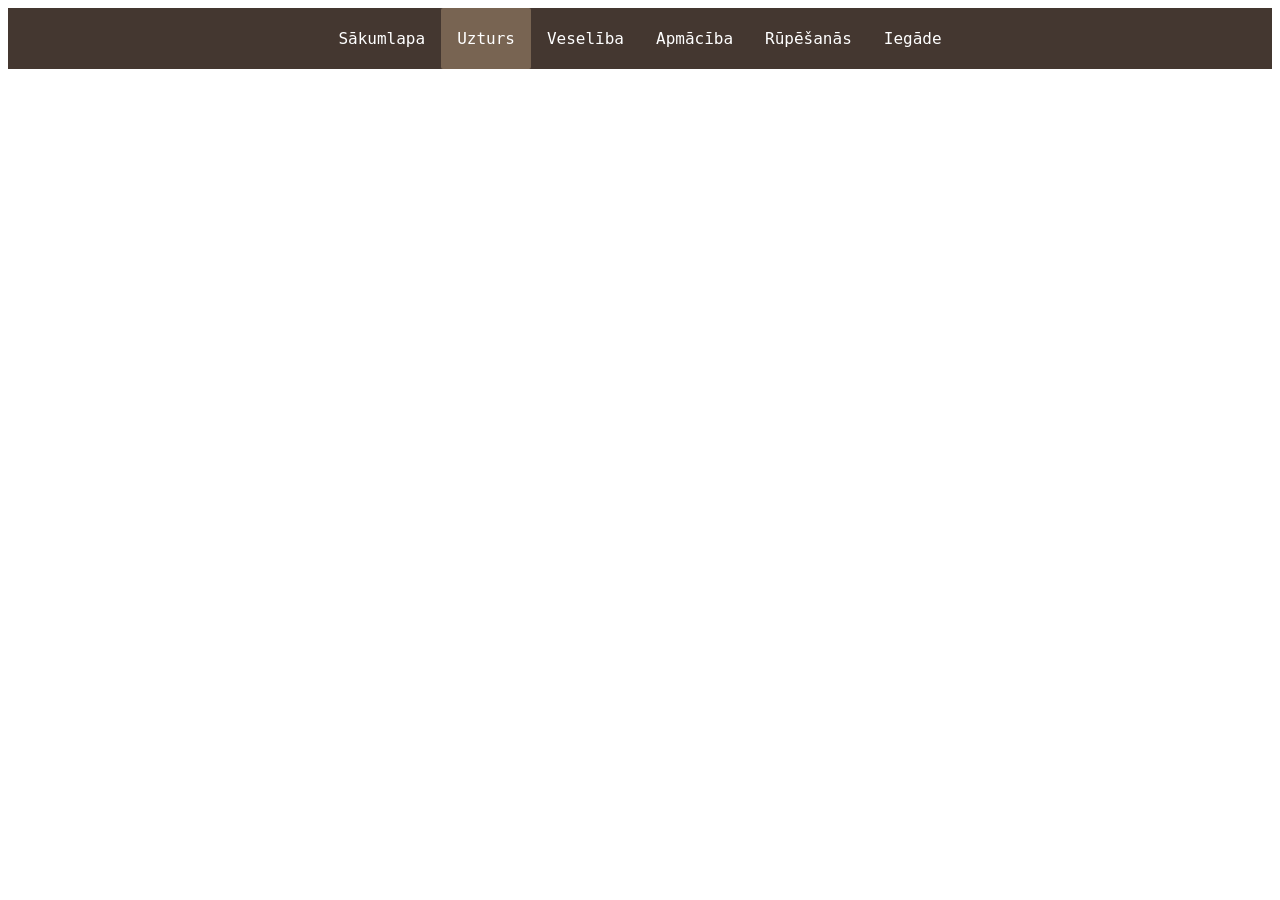
==== barosana.html @ 282473e5 "Merge branch 'asafsalpe:a' into a" ====
<!DOCTYPE html>
<html lang="en">
    <meta charset="utf-8"/>
    <meta name="viewport" content="width=device-width, initial-scale=1"/>
    <link rel="stylesheet" href="style.css" />
    <body>
        <ul>
            <li><a href="index.html">Sākumlapa</a></li>
            <li><a class = "active" href="barosana.html">Uzturs</a></li>
            <li><a href="veseliba.html">Veselība</a></li>
            <li><a href="apmaciba.html">Apmācība</a></li>
            <li><a href="rupes.html">Rūpēšanās</a></li>
            <li><a href="iegade.html">Iegāde</a></li>
          </ul>
    </body>
    <!--Kādas sajūtas būt hot? Labas-->
</html>
---- style.css ----
ul {
    list-style-type: none;
    margin: 0;
    padding: 0;
    overflow: hidden;
    background-color: #443730;
    display: flex; 
    justify-content: center;
  }

  li {
    float: left;
    border-right: 1px;
  }

  li:last-child {
    border-right: none;
  }

  li a {
    display: block;
    color: white;
    text-align: center;
    padding: 21px 16px;
    text-decoration: none;
    transition: 0.4s;
    font-family: Monaco, monospace;
    font-size: 16px;
  }

  li a:hover:not(.active) {
    background-color: #786452;
    border-radius: 2px;
  }

  .active {
    background-color: #786452;
    border-radius: 2px;
  }
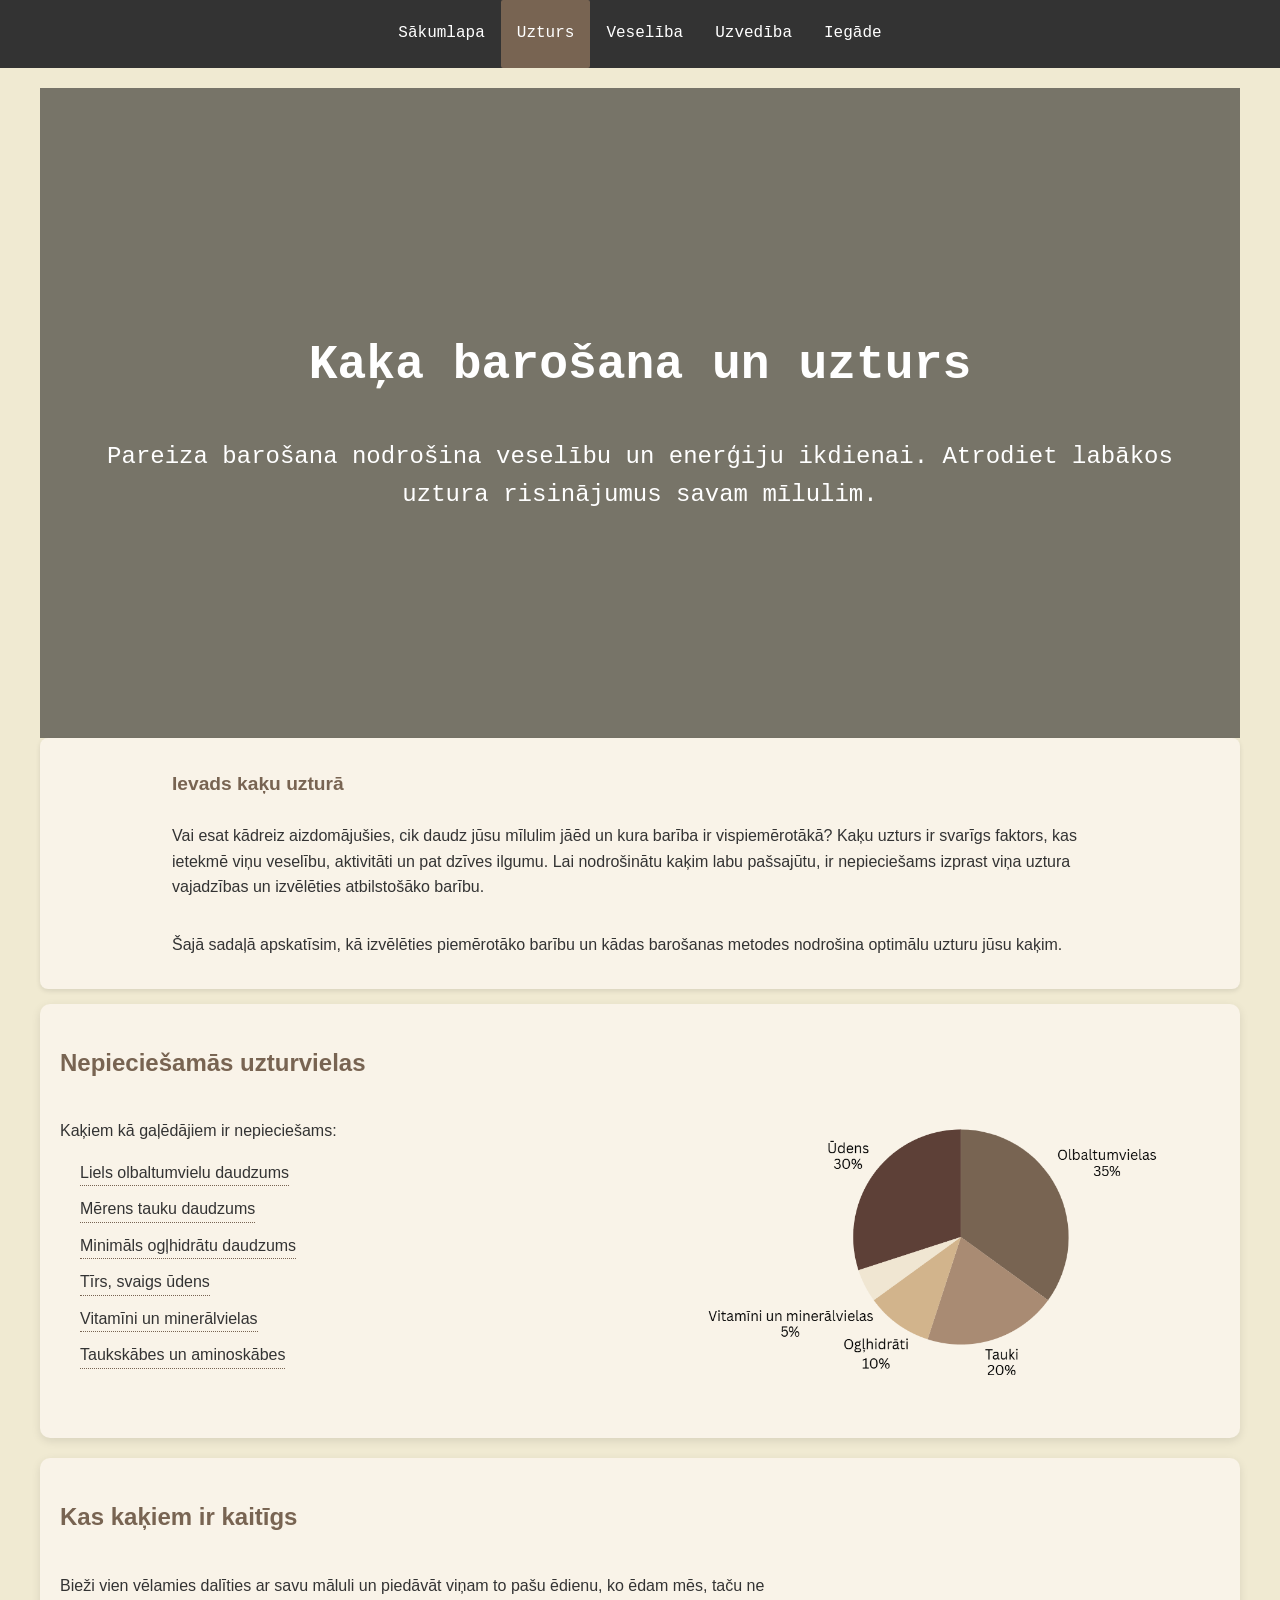
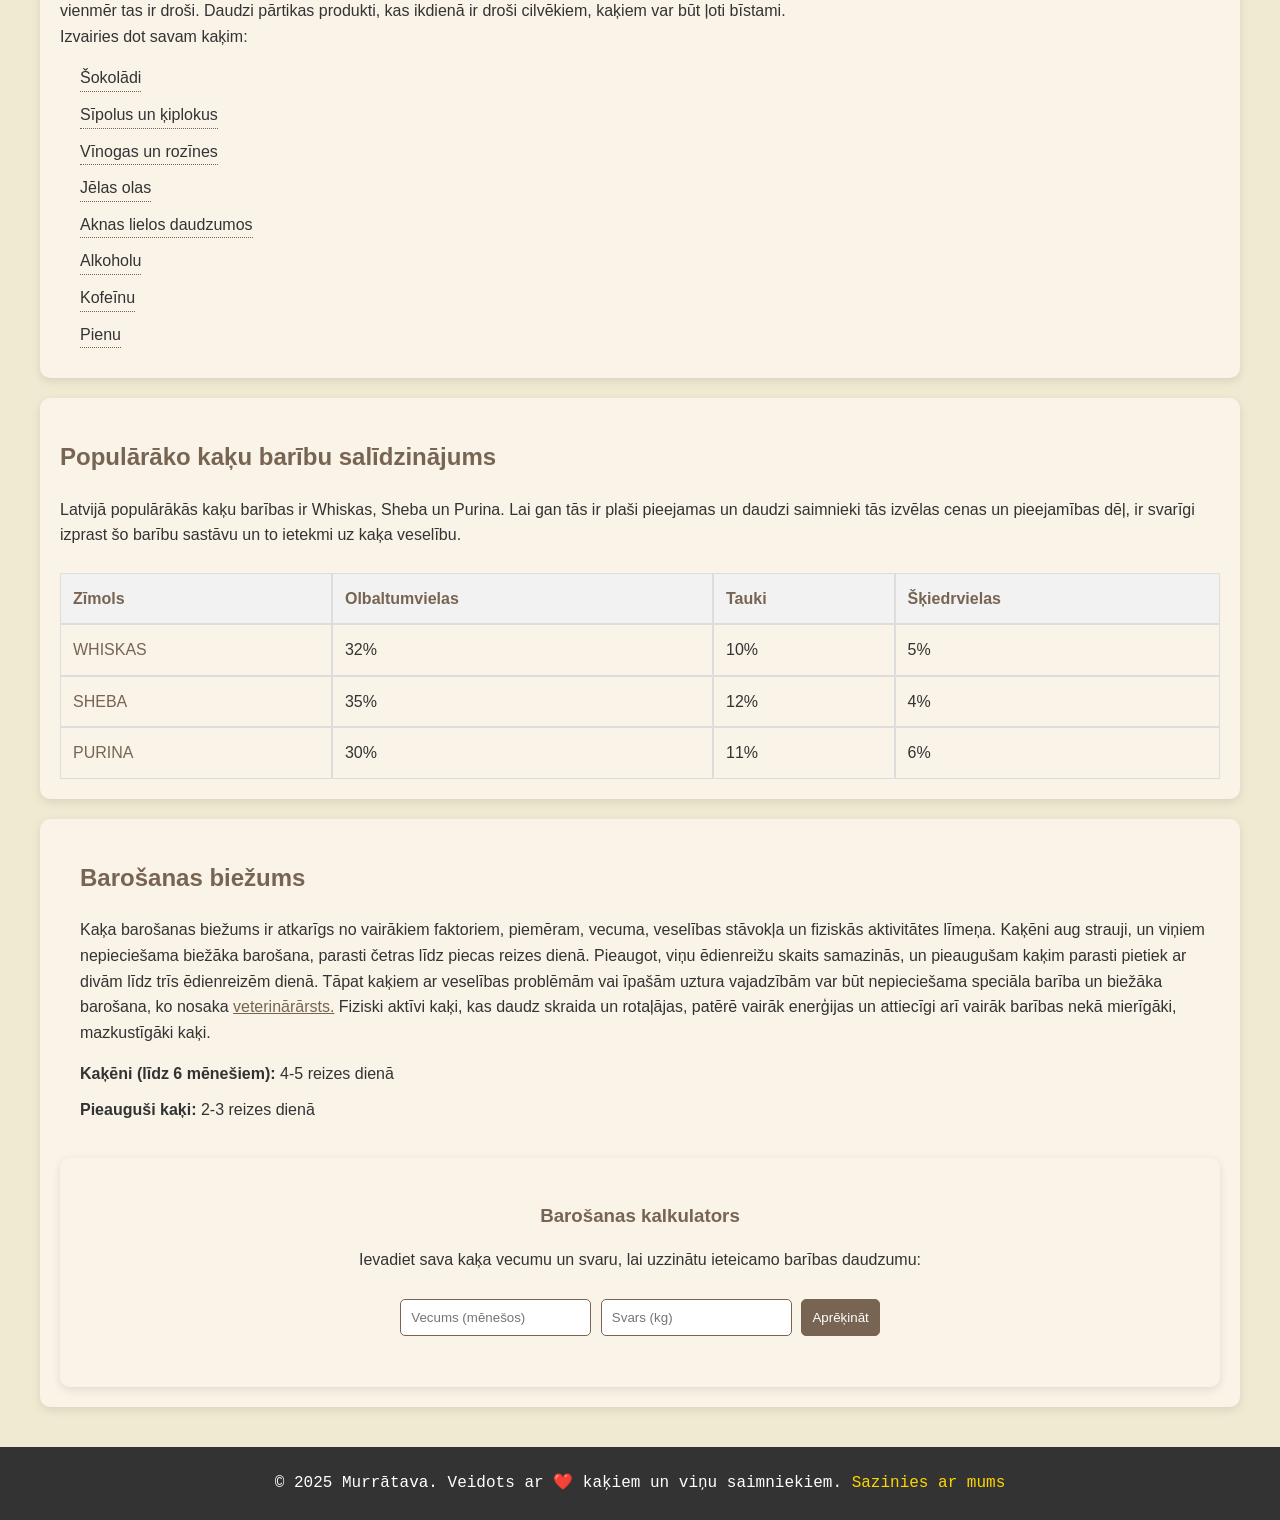
==== commit eed88fd1: "Merge branch 'asafsalpe:a' into a" ====
--- a/barosana.html
+++ b/barosana.html
@@ -1,17 +1,278 @@
 <!DOCTYPE html>
 <html lang="en">
-    <meta charset="utf-8"/>
-    <meta name="viewport" content="width=device-width, initial-scale=1"/>
+
+<head>
+    <meta charset="utf-8" />
+    <meta name="viewport" content="width=device-width, initial-scale=1" />
     <link rel="stylesheet" href="style.css" />
-    <body>
-        <ul>
-            <li><a href="index.html">Sākumlapa</a></li>
-            <li><a class = "active" href="barosana.html">Uzturs</a></li>
-            <li><a href="veseliba.html">Veselība</a></li>
-            <li><a href="apmaciba.html">Apmācība</a></li>
-            <li><a href="rupes.html">Rūpēšanās</a></li>
-            <li><a href="iegade.html">Iegāde</a></li>
-          </ul>
-    </body>
-    <!--Kādas sajūtas būt hot? Labas-->
-</html>+    <title>Kaķa barošana un uzturs</title>
+    <script>
+        function calculateFeeding() {
+            var age = document.getElementById('age').value;
+            var weight = document.getElementById('weight').value;
+            var result = "";
+            if (age <= 6) {
+                result = "Jūsu kaķēnam ieteicams ēst 4-5 reizes dienā, aptuveni " + (weight * 50) + " gramus dienā.";
+            } else {
+                result = "Jūsu kaķēnam ieteicams ēst 2-3 reizes dienā, aptuveni " + (weight * 30) + " gramus dienā.";
+            }
+            document.getElementById('result').innerHTML = result;
+        }
+    </script>
+</head>
+
+<body class="barosana">
+    <header>
+        <nav>
+            <ul>
+                <li><a href="index.html">Sākumlapa</a></li>
+                <li><a class="active" href="barosana.html">Uzturs</a></li>
+                <li><a href="veseliba.html">Veselība</a></li>
+                <li><a href="uzvediba.html">Uzvedība</a></li>
+                <li><a href="iegade.html">Iegāde</a></li>
+            </ul>
+        </nav>
+    </header>
+    <main class="container">
+        <section class="hero">
+            <h1>Kaķa barošana un uzturs</h1>
+            <p>Pareiza barošana nodrošina veselību un enerģiju ikdienai. Atrodiet labākos uztura risinājumus savam mīlulim.</p>
+        </section>
+        
+            <section class="info-box">
+                <h2>Ievads kaķu uzturā</h2>
+                <p>Vai esat kādreiz aizdomājušies, cik daudz jūsu mīlulim jāēd un kura barība ir vispiemērotākā? Kaķu uzturs
+                    ir svarīgs faktors, kas ietekmē viņu veselību, aktivitāti un pat dzīves ilgumu. Lai nodrošinātu kaķim
+                    labu pašsajūtu, ir nepieciešams izprast viņa uztura vajadzības un izvēlēties atbilstošāko barību.</p>
+                <p>Šajā sadaļā apskatīsim, kā izvēlēties piemērotāko barību un kādas barošanas metodes nodrošina optimālu uzturu jūsu kaķim.</p>
+                </section>
+            <section class="info-block">
+                <h2>Nepieciešamās uzturvielas</h2>
+                <div class="nutrition-container">
+                    <div class="nutrition-text">
+                        <p>Kaķiem kā gaļēdājiem ir nepieciešams:</p>
+                        <ol>
+                            <li><span class="tooltip">Liels olbaltumvielu daudzums
+                                    <span class="tooltiptext">
+                                        <strong>Kāpēc?</strong>
+                                        Olbaltumvielas ir būtiskas kaķu organisma audu veidošanai un atjaunošanai, kā arī
+                                        enzīmu un hormonu sintēzei. Kaķiem ir nepieciešamas daudz olbaltumvielas, jo viņi
+                                        tās izmanto enerģijas ieguvē.
+                                    </span>
+                                </span>
+                            </li>
+                            <li><span class="tooltip">Mērens tauku daudzums
+                                    <span class="tooltiptext">
+                                        <strong>Kāpēc?</strong>
+                                        Tauki dod enerģiju, palīdz uzsūkties taukos šķīstošajiem vitamīniem (A, D, E, K) un
+                                        ir nepieciešami šūnu membrānu veidošanai. </span>
+                                </span>
+                            </li>
+                            <li><span class="tooltip">Minimāls ogļhidrātu daudzums
+                                    <span class="tooltiptext">
+                                        <strong>Kāpēc?</strong>
+                                        Kaķi var izdzīvot bez ogļhidrātiem, jo viņu organisms spēj sintezēt glikozi no
+                                        olbaltumvielām un taukiem. Tomēr neliels ogļhidrātu daudzums var palīdzēt ar
+                                        gremošanu.
+                                    </span>
+                                </span>
+                            </li>
+                            <li><span class="tooltip">Tīrs, svaigs ūdens
+                                    <span class="tooltiptext">
+                                        <strong>Kāpēc?</strong>
+                                        ūdens ir nepieciešams visām dzīvības funkcijām, tostarp gremošanai, asinsritei un
+                                        ķermeņa temperatūras regulēšanai. Kaķi bieži neuzņem pietiekami daudz ūdens, tāpēc
+                                        ir svarīgi nodrošināt tā pieejamību.
+                                    </span>
+                                </span>
+                            </li>
+                            <li><span class="tooltip">Vitamīni un minerālvielas
+                                    <span class="tooltiptext">
+                                        <strong>Kāpēc?</strong>
+                                        Vitamīni un minerālvielas ir nepieciešami dažādiem fizioloģiskiem procesiem, tostap
+                                        imūnsistēmas darbībai, nervu sistēmas darbībai un kaulu veselībai. Kaķiem ir
+                                        nepieciešami specifiski vitamīni, piemēram, A vitamīns.
+                                    </span>
+                                </span>
+                            </li>
+                            <li><span class="tooltip">Taukskābes un aminoskābes
+                                    <span class="tooltiptext">
+                                        <strong>Kāpēc?</strong>
+                                        Taukskābes, piemēram, omega-3 un omega-6 ir svarīgas ādas un kažoka veselībai, kā
+                                        arī iekaisuma mazināšanai. Aminoskābes, piemēram, taurīns, ir būtiskas sirds un
+                                        acu veselībai.
+                                    </span>
+                                </span>
+                            </li>
+                        </ol>
+                    </div>
+                    <div class="nutrition-image">
+                        <img src="chartt.png" alt="Kaķu uzturvielu diagramma" class="nutrition-chart">
+                    </div>
+                </div>
+            </section>
+            <section class="info-block">
+                <h2>Kas kaķiem ir kaitīgs</h2>
+                <div class="harmful-container">
+                    <div class="harmful-text">
+                        <p>Bieži vien vēlamies dalīties ar savu māluli un piedāvāt viņam to pašu ēdienu, ko ēdam mēs, taču ne
+                            vienmēr tas ir droši. Daudzi pārtikas produkti, kas ikdienā ir droši cilvēkiem, kaķiem var būt
+                            ļoti bīstami. Izvairies dot savam kaķim:</p>
+                        <ul class="harmful-foods">
+                            <li data-image="chocolate.png"><span class="harmful-item tooltip">Šokolādi
+                                    <span class="tooltiptext">
+                                        <strong>Kāpēc šokolāde ir kaitīga?</strong>
+                                        Šokolāde satur teobromīnu un kofeīnu, kas ir toksiski kaķiem. Jo tumšāka šokolāde,
+                                        jo toksiskāka. Var izraisīt sirds aritmiju, centrālās nervu sistēmas disfunkciju,
+                                        lēkmes un pat nāvi.... </span>
+                                </span>
+                            </li>
+
+                            <li data-image="onion.png"><span class="harmful-item tooltip">Sīpolus un ķiplokus
+                                    <span class="tooltiptext">
+                                        <strong>Kāpēc sīpoli un ķiploki ir kaitīgi?</strong>
+                                        Tie veicina eritrocītu dalīšanos un izraisa anēmiju. Var izraisīt vājumu, apātiju,
+                                        apetītes trūkumu un vemšanu. Indīgas ir visas auga daļas.
+                                    </span>
+                                </span>
+                            </li>
+
+                            <li data-image="grapes.png"><span class="harmful-item tooltip">Vīnogas un rozīnes
+                                    <span class="tooltiptext">
+                                        <strong>Kāpēc vīnogas un rozīnes ir kaitīgas?</strong>
+                                        Izraisa nopietnus nieru bojājumus, kas var novest pie nieru mazspējas. Pat neliels
+                                        daudzums var būt toksisks. Sākotnējās pazīmes ietver vemšanu un caureju.
+                                    </span>
+                                </span>
+                            </li>
+
+                            <li data-image="eggs.png"><span class="harmful-item tooltip">Jēlas olas
+                                    <span class="tooltiptext">
+                                        <strong>Kāpēc jēlas olas ir kaitīgas?</strong>
+                                        Rada risku saindēties ar pārtiku. Olas baltumā esošā olbaltumviela avidīns traucē
+                                        organismam absorbēt B vitamīna biotīnu.
+                                    </span>
+                                </span>
+                            </li>
+
+                            <li data-image="liver.png"><span class="harmful-item tooltip">Aknas lielos daudzumos
+                                    <span class="tooltiptext">
+                                        <strong>Kāpēc aknas lielos daudzumos ir kaitīgas?</strong>
+                                        Var izraisīt A vitamīna toksicitāti, kas var ietekmēt kaķa kaulus un izraisīt
+                                        osteoporozi.
+                                    </span>
+                                </span>
+                            </li>
+
+                            <li data-image="alcohol.png"><span class="harmful-item tooltip">Alkoholu
+                                    <span class="tooltiptext">
+                                        <strong>Kāpēc alkohols ir kaitīgs?</strong>
+                                        Kaķiem alkohola iedarbība ir daudz smagāka nekā cilvēkiem to mazā auguma dēļ. Var
+                                        izraisīt nopietnus orgānu bojājumus.
+                                    </span>
+                                </span>
+                            </li>
+
+                            <li data-image="caffeine.png"><span class="harmful-item tooltip">Kofeīnu
+                                    <span class="tooltiptext">
+                                        <strong>Kāpēc kofeīns ir kaitīgs?</strong>
+                                        Līdzīgi kā alkohols, kofeīna iedarbība kaķiem ir daudz spēcīgāka nekā cilvēkiem.
+                                        Var izraisīt nopietnus veselības traucējumus.
+                                    </span>
+                                </span>
+                            </li>
+
+                            <li data-image="milk.png"><span class="harmful-item tooltip">Pienu
+                                    <span class="tooltiptext">
+                                        <strong>Kāpēc piens ir kaitīgs?</strong>
+                                        Pieaugušiem kaķiem bieži ir laktozes nepanesība. Piena uzņemšana var radīt
+                                        gremošanas traucējumus un diskomfortu.
+                                    </span>
+                                </span>
+                            </li>
+                        </ul>
+                    </div>
+                    <div class="harmful-image">
+                        <img src="" alt="" id="harmfulImage">
+                    </div>
+                </div>
+            </section>
+            <script>
+                document.addEventListener('DOMContentLoaded', function() {
+                    document.querySelectorAll('.harmful-foods li .tooltip').forEach(item => {  // Corrected selector
+                        item.addEventListener('mouseover', function() {
+                            const imageURL = this.parentNode.dataset.image;
+                            document.getElementById('harmfulImage').setAttribute('src', imageURL);
+                            document.getElementById('harmfulImage').style.opacity = 1;
+                        });
+            
+                        item.addEventListener('mouseout', function() {
+                            document.getElementById('harmfulImage').style.opacity = 0;
+                        });
+                    });
+                });
+            </script>
+            <section class="info-block">
+                <h2>Populārāko kaķu barību salīdzinājums</h2>
+                <p>Latvijā populārākās kaķu barības ir Whiskas, Sheba un Purina. Lai gan tās ir plaši pieejamas un daudzi saimnieki tās izvēlas cenas un pieejamības dēļ, ir svarīgi izprast šo barību sastāvu un to ietekmi uz kaķa veselību.</p>
+                <table class="food-comparison">
+                    <tr>
+                        <th>Zīmols</th>
+                        <th>Olbaltumvielas</th>
+                        <th>Tauki</th>
+                        <th>Šķiedrvielas</th>
+                    </tr>
+                    <tr>
+                        <td><a href="https://www.whiskas.lv/" target="_blank">WHISKAS</a></td>
+                        <td>32%</td>
+                        <td>10%</td>
+                        <td>5%</td>
+                    </tr>
+                    <tr>
+                        <td><a href="https://www.sheba.com/" target="_blank">SHEBA</a></td>
+                        <td>35%</td>
+                        <td>12%</td>
+                        <td>4%</td>
+                    </tr>
+                    <tr>
+                        <td><a href="https://www.purina.lv/" target="_blank">PURINA</a></td>
+                        <td>30%</td>
+                        <td>11%</td>
+                        <td>6%</td>
+                    </tr>
+                </table>
+            </section>
+            <section class="info-block">
+                <h2 class="padd">Barošanas biežums</h2>
+                <p class="padd">Kaķa barošanas biežums ir atkarīgs no vairākiem faktoriem, piemēram, vecuma, veselības
+                    stāvokļa un fiziskās aktivitātes līmeņa. Kaķēni aug strauji, un viņiem nepieciešama biežāka barošana,
+                    parasti četras līdz piecas reizes dienā. Pieaugot, viņu ēdienreižu skaits samazinās, un pieaugušam
+                    kaķim parasti pietiek ar divām līdz trīs ēdienreizēm dienā. Tāpat kaķiem ar veselības problēmām vai
+                    īpašām uztura vajadzībām var būt nepieciešama speciāla barība un biežāka barošana, ko nosaka <a
+                        href="veseliba.html#veterinararsts-map" style="text-decoration: underline;">veterinārārsts.</a>
+                    Fiziski aktīvi kaķi, kas daudz skraida un rotaļājas, patērē vairāk enerģijas un attiecīgi arī vairāk
+                    barības nekā mierīgāki, mazkustīgāki kaķi.</p>
+                <ul>
+                    <li><strong>Kaķēni (līdz 6 mēnešiem):</strong> 4-5 reizes dienā</li>
+                    <li><strong>Pieauguši kaķi:</strong> 2-3 reizes dienā</li>
+                </ul>
+                <div class="interactive-tool">
+                    <h3>Barošanas kalkulators</h3>
+                    <p style="text-align: center;">Ievadiet sava kaķa vecumu un svaru, lai uzzinātu ieteicamo barības
+                        daudzumu:</p>
+                    <input type="number" id="age" placeholder="Vecums (mēnešos)" min="0">
+                    <input type="number" id="weight" placeholder="Svars (kg)" min="0">
+                    <button onclick="calculateFeeding()">Aprēķināt</button>
+                    <p id="result"></p>
+                </div>
+            </section>
+        </section>
+    </main>
+    <footer class="footer">
+        <p>&copy; 2025 Murrātava. Veidots ar ❤️ kaķiem un viņu saimniekiem. <a href="contact.html">Sazinies ar
+                mums</a></p>
+    </footer>
+
+</body>
+
+</html>
--- a/style.css
+++ b/style.css
@@ -1,39 +1,1050 @@
+:root {
+  --primary-color: #786452;
+  --secondary-color: #f0ead2;
+  --accent-color: #ffd700;
+  --highlight-color: #ff6b6b;
+  --text-color: #333;
+  --background-color: #f0ead2;
+}
+
+body,
 ul {
-    list-style-type: none;
-    margin: 0;
-    padding: 0;
-    overflow: hidden;
-    background-color: #443730;
-    display: flex; 
+  margin: 0;
+  padding: 0;
+}
+
+body {
+  font-family: Monaco, monospace;
+  background-color: var(--background-color);
+  color: var(--text-color);
+  line-height: 1.6;
+  text-align: center;
+}
+
+nav ul {
+  list-style-type: none;
+  padding: 0;
+  margin: 0;
+  overflow: hidden;
+  background-color: var(--text-color);
+  display: flex;
+  justify-content: center;
+}
+
+nav li:last-child {
+  border-right: none;
+}
+
+nav a,
+.hero .btn {
+  display: block;
+  color: white;
+  text-align: center;
+  padding: 21px 16px;
+  text-decoration: none;
+  transition: 0.4s;
+  font-size: 16px;
+}
+
+nav a:hover:not(.active),
+.active {
+  background-color: var(--primary-color);
+  border-radius: 2px;
+}
+
+nav {
+  display: block;
+  width: 100%;
+  background-color: var(--text-color);
+  position: relative;
+  z-index: 10;
+}
+
+nav a {
+  display: block;
+  color: white;
+  text-align: center;
+  padding: 21px 16px;
+  text-decoration: none;
+  font-size: 16px;
+}
+
+nav a:hover,
+nav a.active {
+  background-color: var(--primary-color);
+}
+
+a {
+  color: var(--primary-color);
+  text-decoration: none;
+  transition: color 0.3s ease;
+}
+
+a:hover {
+  color: var(--text-color);
+}
+
+.container {
+  max-width: 1200px;
+  margin: 0 auto;
+  padding: 20px;
+}
+
+h1 {
+  margin-bottom: 30px;
+}
+
+h2 {
+  font-size: 24px;
+  color: var(--text-color);
+  text-align: left;
+}
+
+.header {
+  background-color: var(--highlight-color);
+  color: #fff;
+  padding: 20px 0;
+  text-align: center;
+  position: sticky;
+  top: 0;
+  z-index: 1000;
+}
+
+.header .logo {
+  font-size: 2rem;
+  font-weight: bold;
+}
+
+.header nav {
+  margin: 0;
+  padding: 0;
+}
+
+.hero {
+  text-align: center;
+  padding: 100px 20px;
+  background-size: cover;
+  background-position: center;
+  color: #fff;
+  display: flex;
+  justify-content: center;
+  align-items: center;
+  flex-direction: column;
+  height: 50vh;
+  position: relative;
+}
+
+.barosana .hero {
+  background-image: url('https://images.pexels.com/photos/30981112/pexels-photo-30981112/free-photo-of-white-cat-resting-on-windowsill-in-monochrome.jpeg?auto=compress&cs=tinysrgb&w=1260&h=750&dpr=1');
+}
+
+.iegade .hero {
+  background-image: url('https://images.pexels.com/photos/20861635/pexels-photo-20861635/free-photo-of-dog-chasing-cat-in-istanbul.jpeg?auto=compress&cs=tinysrgb&w=1260&h=750&dpr=1');
+}
+
+.veseliba .hero {
+  background-image: url('https://images.pexels.com/photos/18540620/pexels-photo-18540620/free-photo-of-close-up-of-a-tabby-cat-hissing.jpeg?auto=compress&cs=tinysrgb&w=600');
+}
+
+.uzvediba .hero {
+  background-image: url('https://images.pexels.com/photos/29086469/pexels-photo-29086469/free-photo-of-close-up-of-an-alert-domestic-cat.jpeg?auto=compress&cs=tinysrgb&w=1260&h=750&dpr=1');
+}
+
+.hero h1 {
+  font-size: 3rem;
+  margin-bottom: 10px;
+}
+
+.hero p {
+  font-size: 1.5rem;
+}
+
+.hero .btn {
+  background-color: var(--accent-color);
+  color: var(--text-color);
+  padding: 10px 20px;
+  font-size: 1rem;
+  border-radius: 5px;
+}
+
+.hero .btn:hover {
+  background-color: var(--highlight-color);
+  color: #fff;
+}
+
+.hero::before {
+  content: "";
+  position: absolute;
+  top: 0;
+  left: 0;
+  width: 100%;
+  height: 100%;
+  background: rgba(0, 0, 0, 0.5);
+  z-index: 1;
+}
+
+.hero h1,
+.hero p,
+.hero .btn {
+  position: relative;
+  z-index: 2;
+}
+
+.hero:hover {
+  transform: none;
+  box-shadow: none;
+}
+
+.parasites {
+  background-color: #f9f3e8;
+  border-radius: 10px;
+  padding: 20px;
+  margin-bottom: 20px;
+  box-shadow: 0 3px 10px rgba(0, 0, 0, 0.1);
+}
+
+.parasites h2 {
+  font-size: 28px;
+  color: var(--primary-color);
+  text-align: center;
+  margin-bottom: 20px;
+}
+
+.parasite-container {
+  display: flex;
+  flex-wrap: wrap;
+  gap: 20px;
+  justify-content: center;
+  text-align: center;
+}
+
+.parasite {
+  background: white;
+  border-radius: 10px;
+  padding: 15px;
+  width: 220px;
+  box-shadow: 0 0 10px rgba(0, 0, 0, 0.1);
+  transition: transform 0,3s;
+}
+
+.parasite img {
+  width: 80px;
+  height: auto;
+  margin-bottom: 10px;
+}
+
+.parasite h3 {
+  font-size: 20px;
+  color: var(--primary-color);
+  margin-bottom: 10px;
+}
+
+.parasite p {
+  font-size: 14px;
+  color: var(--text-color);
+}
+
+.parasite:hover {
+  transform: scale(1.05);
+}
+
+.prevention-tips {
+  background: #fffbec;
+  padding: 15px;
+  border-radius: 10px;
+  margin-top: 20px;
+  box-shadow: 0 0 10px rgba(0, 0, 0, 0.1);
+}
+
+.prevention-tips h3 {
+  font-size: 22px;
+  color: var(--primary-color);
+  text-align: center;
+  margin-bottom: 15px;
+}
+
+.prevention-tips ul {
+  list-style-type: disc;
+  margin: 0;
+  padding-left: 20px;
+}
+
+.prevention-tips li {
+  font-size: 16px;
+  margin-bottom: 8px;
+  color: var(--text-color);
+}
+
+.footer {
+  background-color: var(--text-color);
+  color: #fff;
+  text-align: center;
+  padding: 8px 0;
+}
+
+.footer a {
+  color: var(--accent-color);
+  text-decoration: none;
+}
+
+.footer a:hover {
+  color: var(--highlight-color);
+}
+
+.column {
+  float: left;
+  width: 33.33%;
+}
+
+.row:after {
+  content: "";
+  display: table;
+  clear: both;
+}
+
+.image-text-container {
+  display: flex;
+  justify-content: space-between;
+  max-width: 1200px;
+  align-items: center;
+  margin-top: 10px;
+}
+
+.image-text-container img {
+  width: 40%;
+  height: auto;
+  margin-right: 20px;
+}
+
+.image-text-container p {
+  width: 50%;
+  margin: 0;
+  text-align: justify;
+}
+
+.image-content {
+  flex: 1;
+}
+
+.centered-section {
+  display: flex;
+  justify-content: center;
+  align-items: center;
+  height: 575px;
+  padding: 20px;
+  font-family: "Circular Book", sans-serif;
+  font-weight: 400;
+  font-size: large;
+}
+
+.centered-section .image-text-container img {
+  max-width: 450px;
+  margin-right: 20px;
+  border-radius: 5px;
+  transition: none;
+}
+
+.products {
+  background: #f9f9f9;
+  padding: 30px 0;
+}
+
+.products-inner {
+  width: 80%;
+  margin: auto;
+}
+
+.product-container {
+  display: flex;
+  justify-content: center;
+  gap: 15px;
+  overflow: hidden;
+  flex-wrap: wrap;
+  padding: 20px;
+  margin: -10px;
+}
+
+.product {
+  width: calc(25% - 20px);
+  flex: 1 1 calc(20% - 20px);
+  min-width: 220px;
+  margin: 10px;
+  padding-bottom: 15px;
+  color: white;
+  text-align: center;
+  border-radius: 10px;
+  box-sizing: border-box;
+  transition: all 0.3s ease;
+  display: flex;
+  flex-direction: column;
+  justify-content: space-between; 
+  min-height: 300px;
+  position: relative;
+  align-items: center;
+  overflow: hidden;
+  width: 18%;
+  background: var(--background-color);
+}
+
+.product img {
+  display: block;
+  width: 100%;
+  height: auto;
+  max-width: 100%;
+  max-height: 150px;
+  position: absolute;
+  z-index: 1;
+  object-fit: cover;
+  mix-blend-mode: multiply;
+  top: 0;
+  left: 0;
+  margin: 0;
+}
+
+.product::after {
+  content: "";
+  position: absolute;
+  top: 0;
+  left: 0;
+  width: 100%;
+  height: 70px;
+  z-index: 2;
+  pointer-events: none;
+}
+
+.product h3 {
+  margin-top: 0;
+  padding-top: 75px;
+  color: white;
+}
+
+.product p {
+  margin-bottom: 20px;
+  padding-top: 60px;
+  color:#333;
+  padding-left: 10px;
+  padding-right: 10px;
+}
+
+.product .btn {
+  display: inline-block;
+  padding: 8px 15px;
+  color: #fff;
+  text-decoration: none;
+  border-radius: 5px;
+  margin-top: auto;
+  background-color: #ff9800;
+  position: relative;
+  z-index: 3;
+}
+
+.product .btn:hover {
+  background-color: #e55b00;
+}
+
+.products-title {
+  margin-left: 2%;
+  color: var(--text-color);
+  text-align: left;
+  padding-left: 10px;
+}
+
+.product h3,
+.product p,
+.product .btn {
+  position: relative;
+  z-index: 3;
+  margin-top: 10px;
+}
+
+.product::before {
+  content: "";
+  position: absolute;
+  top: 0;
+  left: 0;
+  width: 100%;
+  height: 100%;
+  z-index: 1;
+}
+
+.product-content {
+  position: relative;
+  z-index: 2;
+  padding: 20px;
+  background: rgba(0, 0, 0, 0.5);
+  color: white;
+  border-radius: 10px;
+}
+
+.product:hover {
+  transform: scale(1.02);
+}
+
+.product h3,
+.product p {
+  z-index: 2;
+  position: relative;
+  margin: 0;
+}
+
+.btn {
+  display: inline-block;
+  background-color: #ff9800;
+  color: black;
+  padding: 10px 15px;
+  border-radius: 5px;
+  text-decoration: none;
+  font-weight: bold;
+  transition: background 0.3s;
+  position: relative;
+  z-index: 4;
+  background: white;
+  border: none;
+  cursor: pointer;
+  margin-top: 0px;
+}
+
+.btn:hover {
+  background-color: #e68900;
+}
+
+/*hello, hello asaf, HELLO ASAF,hello Marta*/
+.food-info,
+.feeding-info,
+.amount-info,
+.important-info {
+  background-color: #f9f3e8;
+  padding: 20px;
+  margin-bottom: 20px;
+  border-radius: 10px;
+  box-shadow: 0 0 10px rgba(0, 0, 0, 0.1);
+  text-align: left;
+}
+
+.food-image img,
+.feeding-image img {
+  max-width: 100%;
+  height: auto;
+  border-radius: 5px;
+  margin-top: 10px;
+}
+
+.food-info,
+.feeding-info {
+  display: flex;
+  align-items: center;
+}
+
+.food-image,
+.food-text,
+.feeding-text {
+  padding: 10px;
+}
+
+.food-image {
+  flex: 1;
+}
+
+.food-text,
+.feeding-text {
+  flex: 2;
+}
+
+.amount-info ul,
+.important-info ul {
+  list-style-type: disc;
+  margin-left: 20px;
+  padding: 0;
+}
+
+.amount-info li,
+.important-info li {
+  margin-bottom: 5px;
+}
+
+.interactive-tool {
+  background-color: #f9f3e8;
+  padding: 25px;
+  border-radius: 10px;
+  margin-top: 25px;
+  box-shadow: 0 3px 10px rgba(0, 0, 0, 0.1);
+}
+
+.interactive-tool h3 {
+  font-family: "Verdana", sans-serif;
+  color: var(--primary-color);
+  margin-bottom: 15px;
+}
+
+.interactive-tool input,
+.interactive-tool button {
+  margin: 10px 0;
+  padding: 10px;
+  font-family: "Arial", sans-serif;
+  border: 1px solid var(--primary-color);
+  border-radius: 5px;
+}
+
+.interactive-tool button {
+  background-color: var(--primary-color);
+  color: white;
+  cursor: pointer;
+  transition: background-color 0.3s;
+}
+
+.interactive-tool button:hover {
+  background-color: #5a4c3e;
+}
+
+.nutrition-chart {
+  max-width: 80%;
+  width: 100%;
+  margin: 20px auto;
+  flex: 1;
+  height: auto;
+  display: block;
+}
+
+.nutrition-container {
+  display: flex;
+  align-items: flex-start;
+  gap: 20px;
+}
+
+.nutrition-text {
+  flex: 1;
+  text-align: left;
+}
+
+.nutrition-image {
+  flex: 1;
+}
+
+.seperate-section {
+  margin-top: 30px;
+}
+
+.food-comparison {
+  width: 100%;
+  border-collapse: separate;
+  border-spacing: 0;
+  margin-top: 25px;
+}
+
+.food-comparison th,
+.food-comparison td {
+  border: 1px solid #ddd;
+  padding: 12px;
+  text-align: left;
+  font-family: "Arial", sans-serif;
+}
+
+.food-comparison th {
+  background-color: #f2f2f2;
+  font-family: "Verdana", sans-serif;
+  color: var(--primary-color);
+}
+
+.info-block {
+  background-color: #f9f3e8;
+  border-radius: 10px;
+  padding: 20px;
+  margin-bottom: 20px;
+  box-shadow: 0 3px 10px rgba(0, 0, 0, 0.1);
+}
+
+.info-block h2 {
+  font-family: "Verdana", sans-serif;
+  color: var(--primary-color);
+  margin-bottom: 20px;
+  text-align: left;
+}
+
+.padd {
+  padding-left: 20px;
+}
+
+.info-block p,
+.info-block li {
+  font-family: "Arial", sans-serif;
+  line-height: 1.6;
+  text-align: left;
+}
+
+.info-block ol,
+.info-block ul {
+  list-style-type: disc;
+  padding-left: 20px;
+  margin-left: 0;
+  text-align: left;
+}
+
+.info-block li {
+  margin-bottom: 10px;
+}
+
+.content-container {
+  display: flex;
+  align-items: flex-start;
+  gap: 20px;
+}
+
+.text-content {
+  flex: 1;
+}
+
+.content-image {
+  max-width: 100%;
+  height: auto;
+}
+
+.health-calendar {
+  width: 100%;
+  border-collapse: collapse;
+  margin-top: 20px;
+}
+
+.health-calendar th,
+.health-calendar td {
+  border: 1px solid #ddd;
+  padding: 12px;
+  text-align: left;
+}
+
+.health-calendar th {
+  background-color: #f2f2f2;
+  font-weight: bold;
+}
+
+.tooltip {
+  position: relative;
+  display: inline-block;
+  cursor: help;
+  border-bottom: 1px dotted var(--primary-color);
+}
+
+.tooltip .tooltiptext {
+  visibility: hidden;
+  width: 250px;
+  background-color: #f9f3e8;
+  color: var(--text-color);
+  text-align: center;
+  border-radius: 10px;
+  padding: 10px;
+  position: absolute;
+  z-index: 1000;
+  bottom: 125%;
+  left: 50%;
+  margin-left: -125px;
+  opacity: 0;
+  transition: opacity 0.3s, transform 0.3s;
+  transform: translateY(10px);
+  font-size: 14px;
+  font-family: "Arial", sans-serif;
+  box-shadow: 0 4px 15px rgba(0, 0, 0, 0.1);
+  border: 1px solid var(--primary-color);
+}
+
+.tooltip .tooltiptext::before {
+  content: "";
+  position: absolute;
+  top: 100%;
+  left: 50%;
+  margin-left: -10px;
+  border-width: 10px;
+  border-style: solid;
+  border-color: var(--primary-color) transparent transparent transparent;
+}
+
+.tooltip .tooltiptext::after {
+  content: "";
+  position: absolute;
+  top: 100%;
+  left: 50%;
+  margin-left: -9px;
+  border-width: 9px;
+  border-style: solid;
+  border-color: #f9f3e8 transparent transparent transparent;
+}
+
+.tooltip:hover .tooltiptext {
+  visibility: visible;
+  opacity: 1;
+  transform: translateY(0);
+}
+
+.tooltip .tooltiptext strong {
+  display: block;
+  margin-bottom: 5px;
+  color: var(--primary-color);
+  font-family: "Verdana", sans-serif;
+  text-align: center;
+}
+
+.food-info-container {
+  display: flex;
+  gap: 20px;
+}
+
+.harmful-foods {
+  flex: 1;
+  list-style-type: disc;
+  padding-left: 20px;
+}
+
+.harmful-foods li {
+  cursor: pointer;
+  margin-bottom: 10px;
+}
+
+.harmful-foods li:hover {
+  color: var(--primary-color);
+}
+
+.food-description {
+  flex: 2;
+  padding: 20px;
+  background-color: #f9f3e8;
+  border-radius: 10px;
+  box-shadow: 0 2px 5px rgba(0, 0, 0, 0.1);
+}
+
+.harmful-foods li:hover + .harmful-image img {
+  border-color: #786452;
+}
+
+.hidden {
+  display: none;
+}
+
+.harmful-container {
+  display: flex;
+  align-items: flex-start;
+  gap: 20px;
+}
+
+.harmful-image:hover {
+  opacity: 1;
+}
+
+.harmful-image {
+  flex: 1;
+  text-align: center;
+  width: 200px;
+  height: 150px;
+  position: relative;
+}
+
+#harmfulImage {
+  max-width: 100%;
+  max-height: 100%;
+  width: auto;
+  height: auto;
+  position: absolute;
+  top: 0;
+  left: 0;
+  right: 0;
+  bottom: 0;
+  margin: auto;
+  opacity: 0;
+  transition: opacity 0.3s ease-in-out;
+}
+
+.harmful-text {
+  flex: 2;
+  padding-right: 20px;
+}
+
+.contact-form {
+  max-width: 500px;
+  background: #fff;
+  padding: 20px;
+  border-radius: 8px;
+  box-shadow: 0 0 10px rgba(0, 0, 0, 0.1);
+  margin: 0;
+  display: flex;
+  flex-direction: column;
+  gap: 15px;
+  align-items: center;
+}
+
+.contact-form label {
+  font-weight: bold;
+  margin-top: 10px;
+  display: block;
+  text-align: left;
+  width: 100%;
+}
+
+.contact-form input,
+.contact-form textarea {
+  width: 100%;
+  padding: 10px;
+  margin-top: 5px;
+  border: 1px solid #ccc;
+  border-radius: 5px;
+  font-size: 16px;
+  box-sizing: border-box;
+}
+
+.contact-form textarea {
+  resize: none;
+}
+
+.contact-form button {
+  background: #4caf50;
+  color: white;
+  padding: 10px;
+  border: none;
+  font-size: 16px;
+  border-radius: 5px;
+  cursor: pointer;
+  margin-top: 10px;
+  transition: background 0.3s;
+  width: 100%;
+}
+
+.contact-form button:hover {
+  background: #45a049;
+}
+
+.harmful-item {
+  cursor: pointer;
+}
+
+.info-box {
+  background-color: #f9f3e8;
+  border-radius: 8px;
+  padding: 15px;
+  margin-bottom: 15px;
+  box-shadow: 0 2px 5px rgba(0, 0, 0, 0.1);
+  text-align: center;
+  font-family: "Arial", sans-serif;
+  line-height: 1.6;
+  color: var(--text-color);
+}
+
+.info-box h2 {
+  font-size: 1.2em;
+  color: var(--primary-color);
+  margin-bottom: 8px;
+  display: inline-block;
+  width: 80%;
+  text-align: left;
+  font-family: "Verdana", sans-serif;
+}
+
+.info-box p,
+.info-block li {
+  font-size: 1em;
+  display: inline-block;
+  width: 80%;
+  text-align: left;
+  color: var(--text-color);
+}
+
+.image-text-container img {
+  box-shadow: none;
+  transition: none;
+  width: 1000px;
+  height: auto;
+}
+
+@media screen and (max-width: 768px) {
+  .container {
+    padding: 10px;
+  }
+
+  .hero {
+    padding: 80px 10px;
+  }
+
+  .hero h1 {
+    font-size: 2.5rem;
+  }
+
+  .hero p {
+    font-size: 1.2rem;
+  }
+
+  .image-text-container {
+    flex-direction: column;
+    align-items: center;
+  }
+
+  .image-text-container img {
+    width: 80%;
+    margin-right: 0;
+    margin-bottom: 20px;
+  }
+
+  .image-text-container p {
+    width: 100%;
+    text-align: left;
+  }
+
+  .product-container {
+    flex-direction: column;
+    align-items: center;
+  }
+
+  .product {
+    max-width: 80%;
+  }
+
+  .food-info-container {
+    flex-direction: column;
+  }
+
+  .harmful-foods,
+  .food-description {
+    width: 100%;
+  }
+
+  .info-block {
+    padding: 20px;
+  }
+
+  nav ul {
+    flex-direction: column;
+    align-items: stretch;
+  }
+
+  nav li {
+    border-bottom: 1px solid #555;
+  }
+
+  nav a {
+    padding: 15px;
+  }
+}
+
+#map {
+  height: 400px;
+  width: 100%;
+  margin-top: 20px;
+  border-radius: 10px;
+}
+
+@media (max-width: 768px) {
+  .product {
+    width: calc(100% - 20px);
+  }
+}
+
+@media (max-width: 1024px) {
+  .product-container {
+    flex-wrap: wrap;
     justify-content: center;
   }
 
-  li {
-    float: left;
-    border-right: 1px;
-  }
-
-  li:last-child {
-    border-right: none;
-  }
-
-  li a {
-    display: block;
-    color: white;
-    text-align: center;
-    padding: 21px 16px;
-    text-decoration: none;
-    transition: 0.4s;
-    font-family: Monaco, monospace;
-    font-size: 16px;
-  }
-
-  li a:hover:not(.active) {
-    background-color: #786452;
-    border-radius: 2px;
-  }
-
-  .active {
-    background-color: #786452;
-    border-radius: 2px;
-  }+  .product {
+    flex: 1 1 calc(50% - 15px);
+  }
+}
+
+@media (max-width: 600px) {
+  .product {
+    flex: 1 1 100%;
+  }
+}
